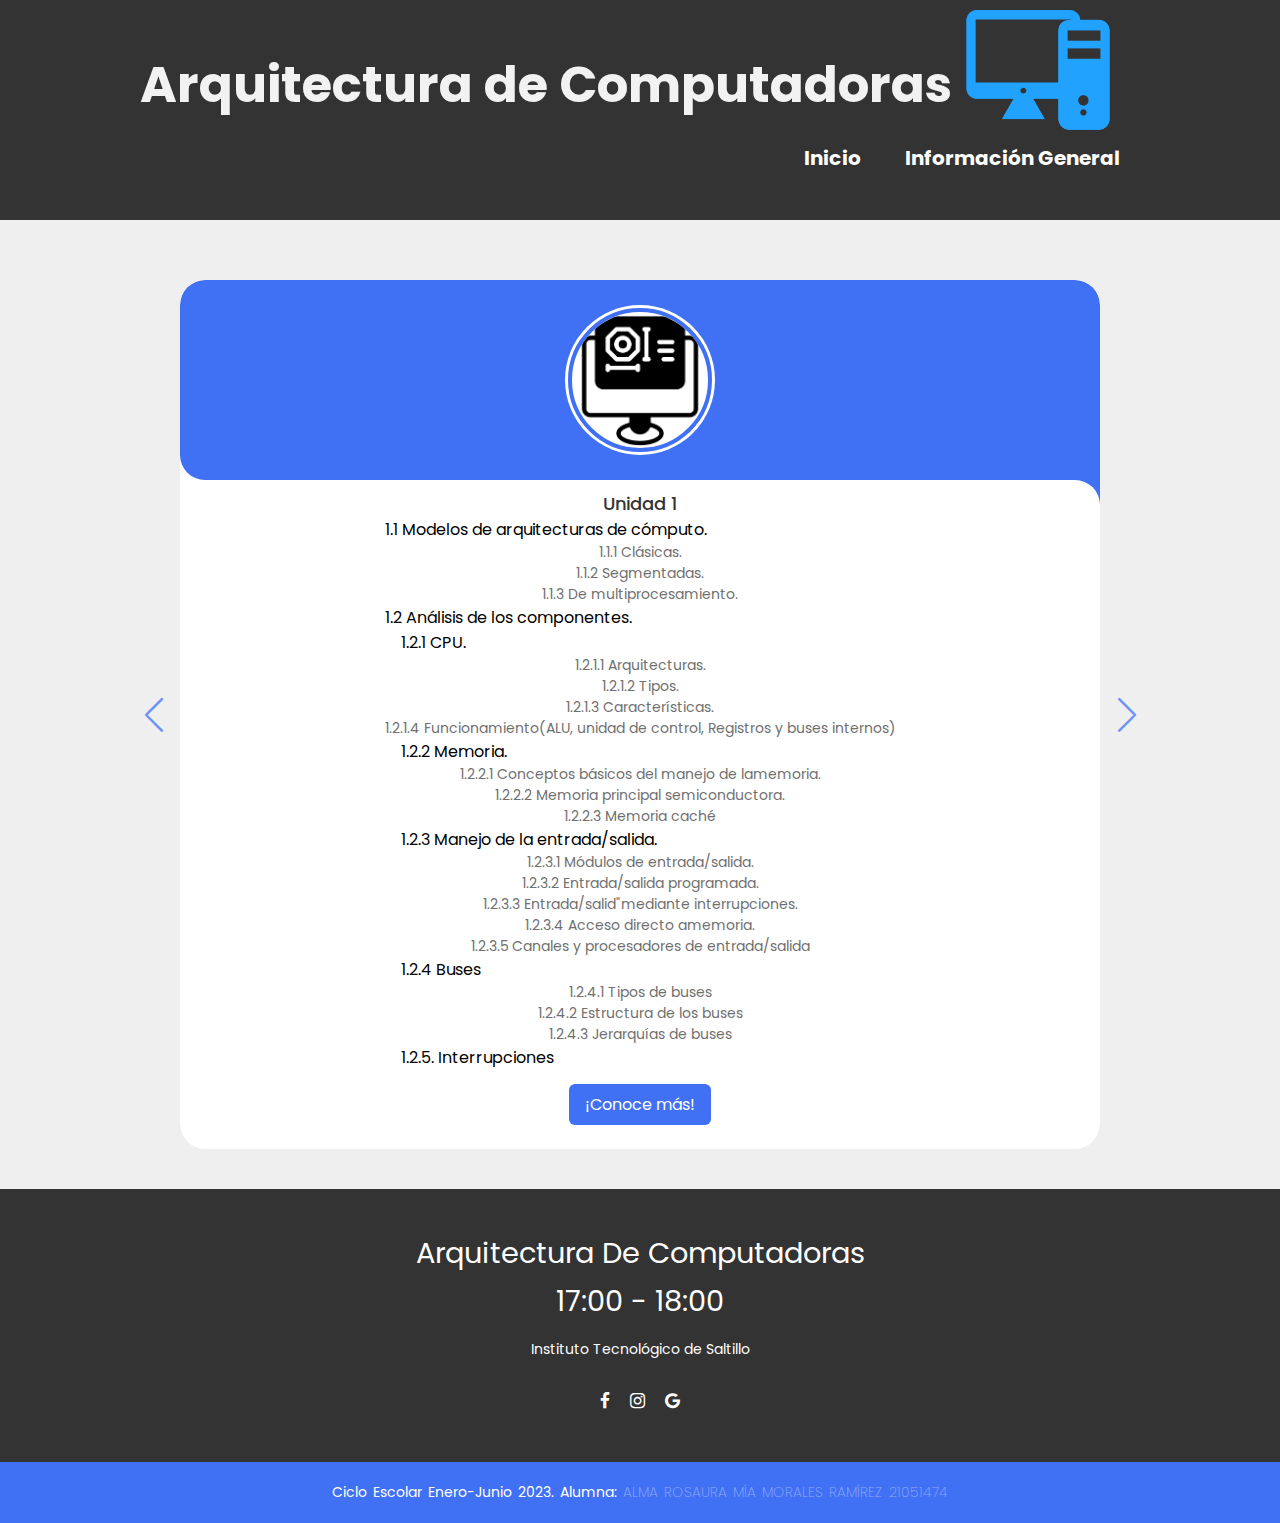
==== index.html @ 9c6bff55 "Add files via upload" ====
<!-- HTML introductorio
    Autor: Alma Rosaura Mía Morales Rmz. -->
    <!DOCTYPE html>
        <html lang="en">
        <head>
            <meta charset="UTF-8">
            <meta http-equiv="X-UA-Compatible" content="IE=edge">
            <meta name="viewport" content="width=device-width, initial-scale=1.0">
            <!-- Swiper CSS -->
            <link rel="stylesheet" href="css/swiper-bundle.min.css">
    
            <!-- CSS -->
            <link rel="stylesheet" href="css/Styles.css">

            <!-- Iconos -->
            <link rel = "stylesheet" href = "https://stackpath.bootstrapcdn.com/font-awesome/4.7.0/css/font-awesome.min.css">
            <link rel = "icon" href = "media/UNIDADES/logo.png">
            <title> Arquitectura de Computadoras </title>                                 
        </head>
        <body class = "index">
            <div class="contenedor">
                <header class = "header2">
                    <div class = "wrapper">
                        <div class="logo">
                            Arquitectura de Computadoras 
                            <img src = "media/UNIDADES/logo2.png" style="width: 15%; margin-bottom: -30px;">
                        </div>
                        <nav>
                            <a href = '#'>Inicio</a>
                            <a href = '#'>Información General</a>
                        </nav>
                    </div>
                </header>
                <section class = "contenido wrapper">
                    <div class="slide-container swiper">
                        <div class="slide-content">
                            <div class="card-wrapper swiper-wrapper">
                                <div class="card swiper-slide">
                                    <div class="image-content">
                                        <span class="overlay"></span>
            
                                        <div class="card-image">
                                            <img src="media/UNIDADES/u1.png" alt="" class="card-img">
                                        </div>
                                    </div>
            
                                    <div class="card-content">
                                        <h2 class="name">Unidad 1</h2>
                                        <p class="description">
                                            <dl>
                                            <dt>1.1 Modelos de arquitecturas de cómputo.</dt>
                                                <dd>
                                                    <p class = "description">
                                                        1.1.1 Clásicas. <br> 
                                                        1.1.2 Segmentadas. <br>
                                                        1.1.3 De multiprocesamiento. <br>
                                                    </p>
                                                </dd>
                                            <dt> 1.2 Análisis de los componentes.</dt>
                                            <dt> &nbsp; &nbsp; 1.2.1 CPU.</dt>
                                                <p class="description">
                                                    1.2.1.1 Arquitecturas. <br> 
                                                    1.2.1.2 Tipos. <br>
                                                    1.2.1.3 Características. <br>
                                                    1.2.1.4 Funcionamiento(ALU, unidad de control, Registros y buses internos) <br>
                                                </p>
                                            <dt> &nbsp; &nbsp; 1.2.2 Memoria.</dt>
                                                <p class = "description">
                                                    1.2.2.1 Conceptos básicos del manejo de lamemoria. <br>
                                                    1.2.2.2 Memoria principal semiconductora. <br>
                                                    1.2.2.3 Memoria caché <br>
                                                </p>
                                            <dt> &nbsp; &nbsp; 1.2.3 Manejo de la entrada/salida. </dt>
                                                <p class = "description">
                                                    1.2.3.1 Módulos de entrada/salida. <br>
                                                    1.2.3.2 Entrada/salida programada. <br>
                                                    1.2.3.3 Entrada/salid"mediante interrupciones. <br>
                                                    1.2.3.4 Acceso directo amemoria. <br>
                                                    1.2.3.5 Canales y procesadores de entrada/salida <br>
                                                </p>
                                                <dt> &nbsp; &nbsp; 1.2.4 Buses </dt>
                                                <p class = "description">
                                                    1.2.4.1 Tipos de buses <br>
                                                    1.2.4.2 Estructura de los buses <br>
                                                    1.2.4.3 Jerarquías de buses <br>
                                                </p>
                                                <dt> &nbsp; &nbsp; 1.2.5. Interrupciones </dt>
                                            </dl>
                                        </p>
            
                                        <button class="button" type="button" onclick="unidad1Boton()">¡Conoce más!</button>
                                    </div>
                                </div>
                                <div class="card swiper-slide">
                                    <div class="image-content">
                                        <span class="overlay"></span>
            
                                        <div class="card-image">
                                            <img src="media/UNIDADES/u2.png" alt="" class="card-img">
                                        </div>
                                    </div>
            
                                    <div class="card-content">
                                        <h2 class="name">Unidad 2</h2>
                                        <p class="description">
                                            <dl>
                                                <dt>2.1 Organización del Procesador</dt>
                                                <dt>2.2 Estructura de Registros</dt>
                                                    <dd>
                                                        <p class = "description">
                                                            2.2.1 Registros visibles para el usuario <br>
                                                            2.2.2 Resgistros de control y de estados <br>
                                                            2.2.3 Ejemplos de registros de CPU reales <br>
                                                        </p>
                                                    </dd>
                                                <dt>2.3 El ciclo de instrucción</dt>
                                                    <dd>
                                                        <p class = "description">
                                                            2.3.1 Ciclo Fetch-Decode-Execute <br>
                                                            2.3.2 Segmentación de Instrucciones <br>
                                                            2.3.3 Conjunto de instrucciones características y funciones <br>
                                                            2.3.4 Modos de direccionamiento
                                                        </p>
                                                    </dd>
                                                <dt>2.4 Casos de estudio de CPU reales</dt>
                                            </dl>
                                        </p>
            
                                        <button class="button" type = "button" onclick="unidad2Boton()">¡Conoce más!</button>
                                    </div>
                                </div>
                                <div class="card swiper-slide">
                                    <div class="image-content">
                                        <span class="overlay"></span>
            
                                        <div class="card-image">
                                            <img src="media/UNIDADES/u3.png" alt="" class="card-img">
                                        </div>
                                    </div>
            
                                    <div class="card-content">
                                        <h2 class="name">
                                            Unidad 3 <br>
                                        </h2>
                                        <p class="description">Selección de computadoras para ensamble de equipo de cómputo <br></p>
                                        <p class ="description">
                                            <dl>
                                                <dt>3.1 Chipset</dt>
                                                <dd>
                                                    <p class = "description">
                                                        3.1.1 Unidad Central de Procesamiento (CPU) <br>
                                                        3.1.2 Controlador de Bus <br>
                                                        3.1.3 Puertas de Entrada/Salida <br>
                                                        3.1.4 Controlador de Interrupciones <br>
                                                        3.1.5 Controlador de Acceso Directo a Memoria (DMA) <br>
                                                        3.1.6 Circuitos de Temporización <br>
                                                        3.1.7 Circuitos de Control <br>
                                                        3.1.8 Controladores de Video <br>
                                                    </p>
                                                </dd>
                                                <dt> 3.2 Aplicaciones</dt>
                                                <dd>
                                                    <p class = "description">
                                                        3.2.1 Entrada/Salida <br>
                                                        3.2.2 Almacenamiento <br>
                                                        3.2.3 Fuentes de Alimentación <br>
                                                    </p>
                                                </dd>
                                                <dt>3.3 Ambientes de Servicio</dt>
                                                <dd>
                                                    <p class = "description">
                                                        3.3.1 Negocios <br>
                                                        3.3.2 Industria <br>
                                                        3.3.3 Comercio <br>
                                                        3.3.4 Comercio Electrónico <br>
                                                    </p>
                                                </dd>
                                            </dl>
                                        </p>
            
                                        <button class="button" type = "button" onclick="unidad3Boton()">¡Conoce más!</button>
                                    </div>
                                </div>
                                <div class="card swiper-slide">
                                    <div class="image-content">
                                        <span class="overlay"></span>
            
                                        <div class="card-image">
                                            <img src="media/UNIDADES/u4.png" alt="" class="card-img">
                                        </div>
                                    </div>
            
                                    <div class="card-content">
                                        <h2 class="name">Unidad 4</h2>
                                        <p class="description">Procesamiento Paralelo</p>
                                        <p class = "description">
                                            <dl>
                                                <dt>4.1 Aspectos Básicos de la Computación Paralela </dt>
                                                <dt>4.2 Tipos de Computación Paralela </dt>
                                                    <dd>
                                                        <p class = "description">
                                                            4.2.1 Clasificación <br>
                                                            4.2.2 Arquitectura de Computadoras Secuenciales <br>
                                                            4.2.3 Organización de Direcciones de Memoria
                                                        </p>
                                                    </dd>
                                                <dt>4.3 Sistema de Memoria Compartida </dt>
                                                    <dd>
                                                        <p class="description">
                                                            4.3.1 Redes de Interconexión Dinámica (indirecta) <br>
                                                            Medio Compartida <br>
                                                            Conmutadas
                                                        </p>
                                                    </dd>
                                                <dt> 4.4 Sistema de Memoria Distribuida <br>
                                                    Multicomputadores </dt>
                                                    <dd>
                                                        <p class="description">
                                                            4.4.1 Redes de interconexión estáticas
                                                        </p>
                                                    </dd>
                                                <dt>4.5 Casos para estudio</dt>
                                            </dl>
                                        </p>
            
                                        <button class="button"type = "button" onclick="unidad4Boton()">¡Conoce más!</button>
                                    </div>
                                </div>
                                <div class="card swiper-slide">
                                    <div class="image-content">
                                        <span class="overlay"></span>
            
                                        <div class="card-image">
                                            <img src="media/UNIDADES/practices.png" alt="" class="card-img">
                                        </div>
                                    </div>
            
                                    <div class="card-content">
                                        <h2 class="name">Prácticas</h2>
                                        <p class="description">
                                            Prática 1 <br>
                                            Práctica 2 <br>
                                            Práctica 3 <br>
                                            Práctica 4 <br>
                                        </p>
            
                                        <button class="button"type = "button" onclick="practicas()">¡Prácticas!</button>
                                    </div>
                                </div>
                                
                                <div class="card swiper-slide">
                                    <div class="image-content">
                                        <span class="overlay"></span>
            
                                        <div class="card-image">
                                            <img src="media/UNIDADES/yo.png" alt="" class="card-img">
                                        </div>
                                    </div>
            
                                    <div class="card-content">
                                        <h2 class="name">Página creada por:</h2>
                                        <p class="description">Alma Rosaura Mía Morales Ramírez <br> 21051474</p>
            
                                    </div>
                                </div>
                            </div>
                        </div>
            
                        <div class="swiper-button-next swiper-navBtn"></div>
                        <div class="swiper-button-prev swiper-navBtn"></div>
                        <div class="swiper-pagination"></div>
                    </div>
                </section>
                <footer>
                    <div class="footer-content">
                        <h3>Arquitectura de Computadoras <br> 17:00 - 18:00</h3>
                        <p>Instituto Tecnológico de Saltillo</p>
                        <ul class="socials">
                            <li><a href="https://www.facebook.com/TecNMcampusSaltillo"><i class="fa fa-facebook"></i></a></li>
                            <li><a href="https://www.instagram.com/tecnmitsaltillo/"><i class="fa fa-instagram"></i></a></li>
                            <li><a href="https://saltillo.tecnm.mx/"><i class="fa fa-google"></i></a></li>
                        </ul>
                    </div>
                    <div class="footer-bottom">
                        <p>Ciclo Escolar Enero-Junio 2023. Alumna: <span>Alma Rosaura Mía Morales Ramírez 21051474</span></p>
                    </div>
                </footer>
            </div>
    
        </body>
    
        <!-- Swiper JS -->
        <script src="JS/swiper-bundle.min.js"></script>
    
        <!-- JavaScript -->
        <script src="JS/script.js"></script>
    </html>
---- css/Styles.css ----
/* Google Fonts - Poppins */
@import url('https://fonts.googleapis.com/css2?family=Poppins:wght@300;400;500;600&display=swap');
*{
  margin: 0;
  padding: 0;
  box-sizing: border-box;
  font-family: 'Poppins', sans-serif;
}
div.contenedor{
  display: flex;
  flex-direction: column;
  width: 100%;
  margin: 0;
  padding: 0;
}
body.index{
  min-height: 100vh;
  display: flex;
  align-items: center;
  justify-content: center;
  background-color: #EFEFEF;
}
header{
  margin: 0;
  padding: 10px;
  display: flex;
  width: 100%;
  overflow: hidden;
  background: #333;
  margin-bottom: 20px;
}
.wrapper{
  width: 90%;
  max-width: 1000px;
  margin: auto;
  overflow: hidden;
}
header .logo{
  color: #f2f2f2;
  font-size: 50px;
  line-height: 50px;
  float:left;
  font-family: 'Poppins', sans-serif;
  font-weight:bold;
}
header nav{
  float:right;
  line-height: 100px;
}

header nav a{
  display: inline-block;
  color: #ffffff;
  text-decoration: none;
  padding:10px 20px;
  line-height: normal;
  font-size: 20px;
  font-weight:bold;
  -webkit-transition: all 500ms ease;
  -o-transition: all 500ms ease;
  transition: all 500ms ease;
}

header nav a:hover{
  background: #265DF2;
  border-radius: 50px;
}



.slide-container{
  max-width: 1120px;
  width: 100%;
  padding: 40px 0;
}
.slide-content{
  margin: 0 40px;
  overflow: hidden;
  border-radius: 25px;
}
.card{
  border-radius: 25px;
  background-color: #FFF;
}
.image-content,
.card-content{
  display: flex;
  flex-direction: column;
  align-items: center;
  padding: 10px 14px;
}
.image-content{
  position: relative;
  row-gap: 5px;
  padding: 25px 0;
}
.overlay{
  position: absolute;
  left: 0;
  top: 0;
  height: 100%;
  width: 100%;
  background-color: #4070F4;
  border-radius: 25px 25px 0 25px;
}
.overlay::before,
.overlay::after{
  content: '';
  position: absolute;
  right: 0;
  bottom: -40px;
  height: 40px;
  width: 40px;
  background-color: #4070F4;
}
.overlay::after{
  border-radius: 0 25px 0 0;
  background-color: #FFF;
}
.card-image{
  position: relative;
  height: 150px;
  width: 150px;
  border-radius: 50%;
  background: #FFF;
  padding: 3px;
}
.card-image .card-img{
  height: 100%;
  width: 100%;
  object-fit: cover;
  border-radius: 50%;
  border: 4px solid #4070F4;
}
.name{
  font-size: 18px;
  font-weight: 500;
  color: #333;
}
.description{
  font-size: 14px;
  color: #707070;
  text-align: center;
}
.button{
  border: none;
  font-size: 16px;
  color: #FFF;
  padding: 8px 16px;
  background-color: #4070F4;
  border-radius: 6px;
  margin: 14px;
  cursor: pointer;
  transition: all 0.3s ease;
}
.button:hover{
  background: #265DF2;
}

.swiper-navBtn{
  color: #6E93f7;
  transition: color 0.3s ease;
}
.swiper-navBtn:hover{
  color: #4070F4;
}
.swiper-navBtn::before,
.swiper-navBtn::after{
  font-size: 35px;
}
.swiper-button-next{
  right: 0;
}
.swiper-button-prev{
  left: 0;
}
.swiper-pagination-bullet{
  background-color: #6E93f7;
  opacity: 1;
}
.swiper-pagination-bullet-active{
  background-color: #4070F4;
}

@media screen and (max-width: 768px) {
  .slide-content{
    margin: 0 10px;
  }
  .swiper-navBtn{
    display: none;
  }
}

/* footer */
footer{
    position: relative;
    bottom: 0;
    left: 0;
    right: 0;
    background: #333;
    height: auto;
    width: 100vw;
    font-family: "Open Sans";
    padding-top: 40px;
    color: #fff;
}

.footer-content{
  display: flex;
  align-items: center;
  justify-content: center;
  flex-direction: column;
  text-align: center;
}
.footer-content h3{
  font-size: 1.8rem;
  font-weight: 400;
  text-transform: capitalize;
  line-height: 3rem;
}
.footer-content p{
  max-width: 500px;
  margin: 10px auto;
  line-height: 28px;
  font-size: 14px;
}
.socials{
  list-style: none;
  display: flex;
  align-items: center;
  justify-content: center;
  margin: 1rem 0 3rem 0;
}
.socials li{
  margin: 0 10px;
}
.socials a{
  text-decoration: none;
  color: #fff;
}
.socials a i{
  font-size: 1.1rem;
  transition: color .4s ease;

}
.socials a:hover i{
  color: #265DF2;
}

.footer-bottom{
  background: #4070F4;
  width: 100vw;
  padding: 20px 0;
  text-align: center;
}
.footer-bottom p{
  font-size: 14px;
  word-spacing: 2px;
  text-transform: capitalize;
}
.footer-bottom span{
  text-transform: uppercase;
  opacity: .4;
  font-weight: 200;
}
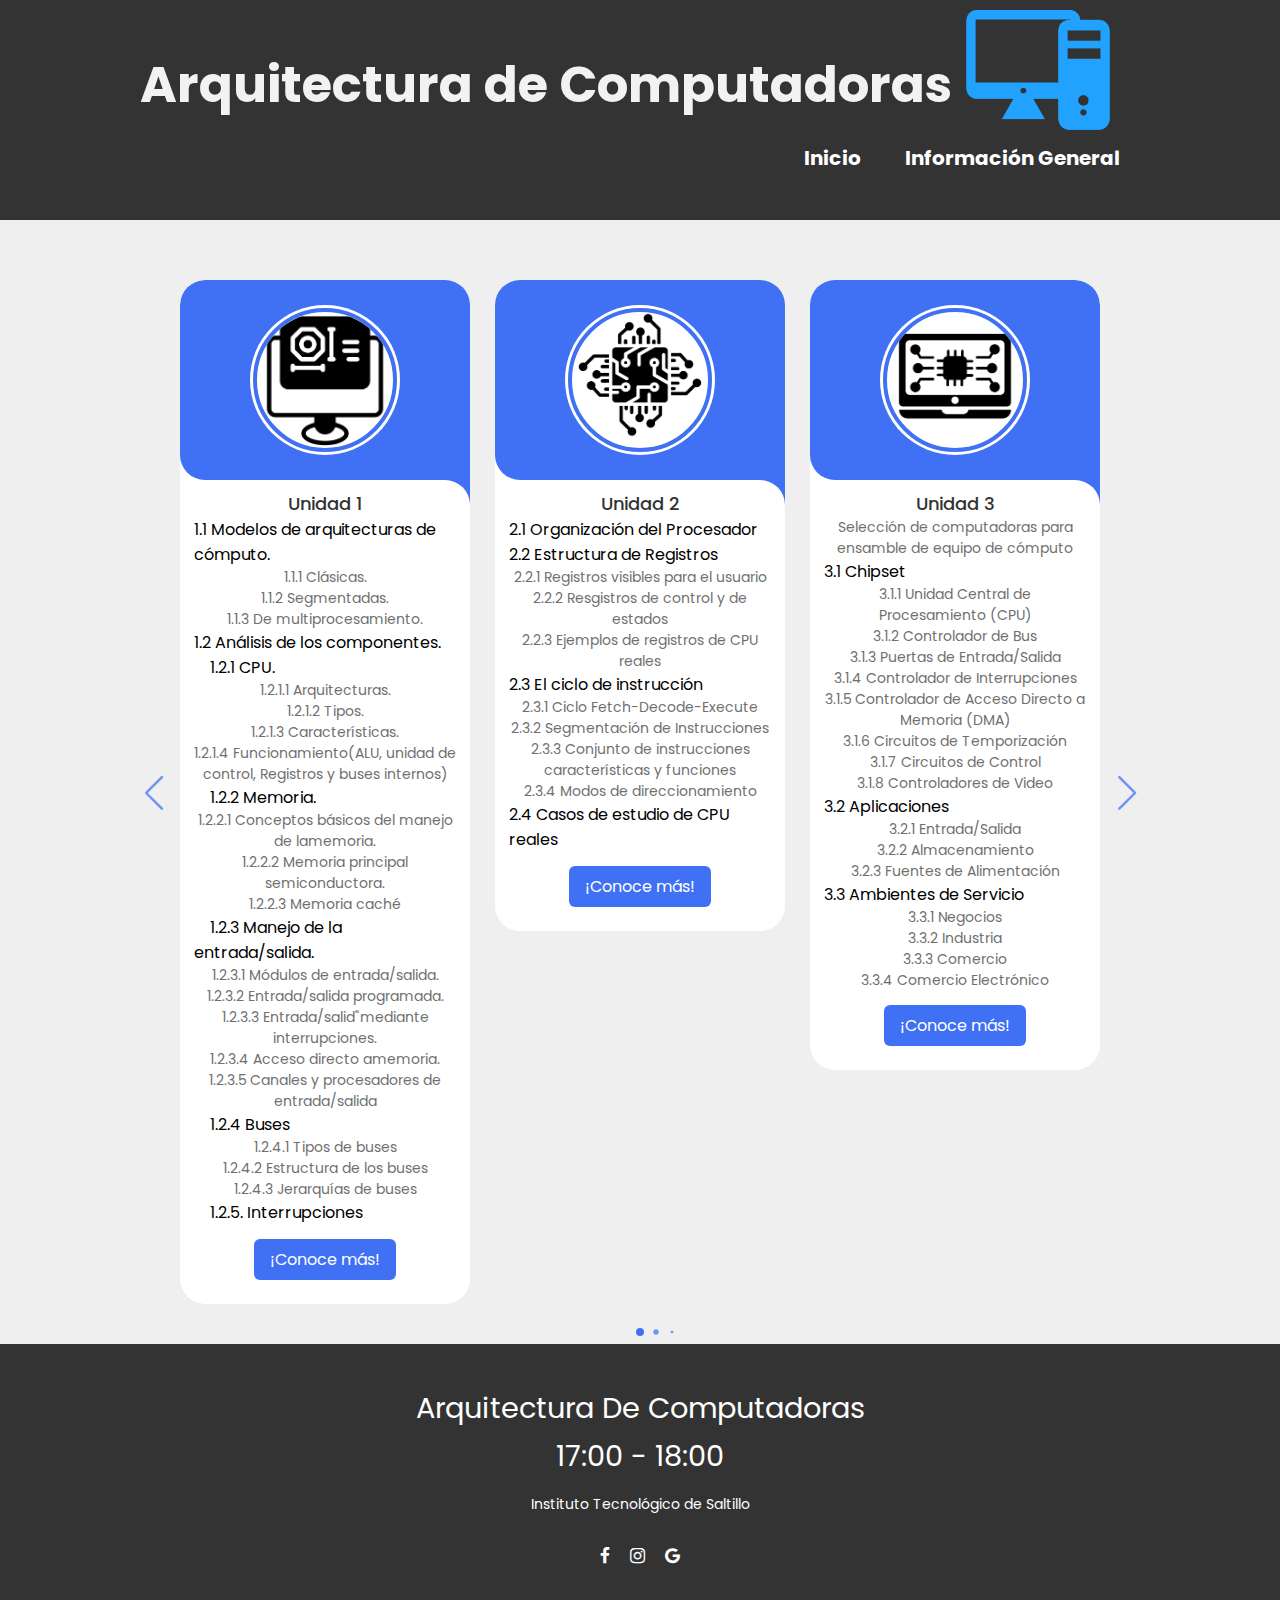
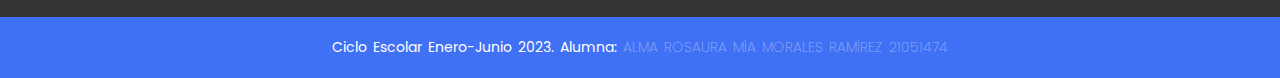
==== commit 629873fe: "Update index.html" ====
--- a/index.html
+++ b/index.html
@@ -290,9 +290,9 @@
         </body>
     
         <!-- Swiper JS -->
-        <script src="JS/swiper-bundle.min.js"></script>
+        <script src="js/swiper-bundle.min.js"></script>
     
         <!-- JavaScript -->
-        <script src="JS/script.js"></script>
+        <script src="js/Script.js"></script>
     </html>
-    +    
